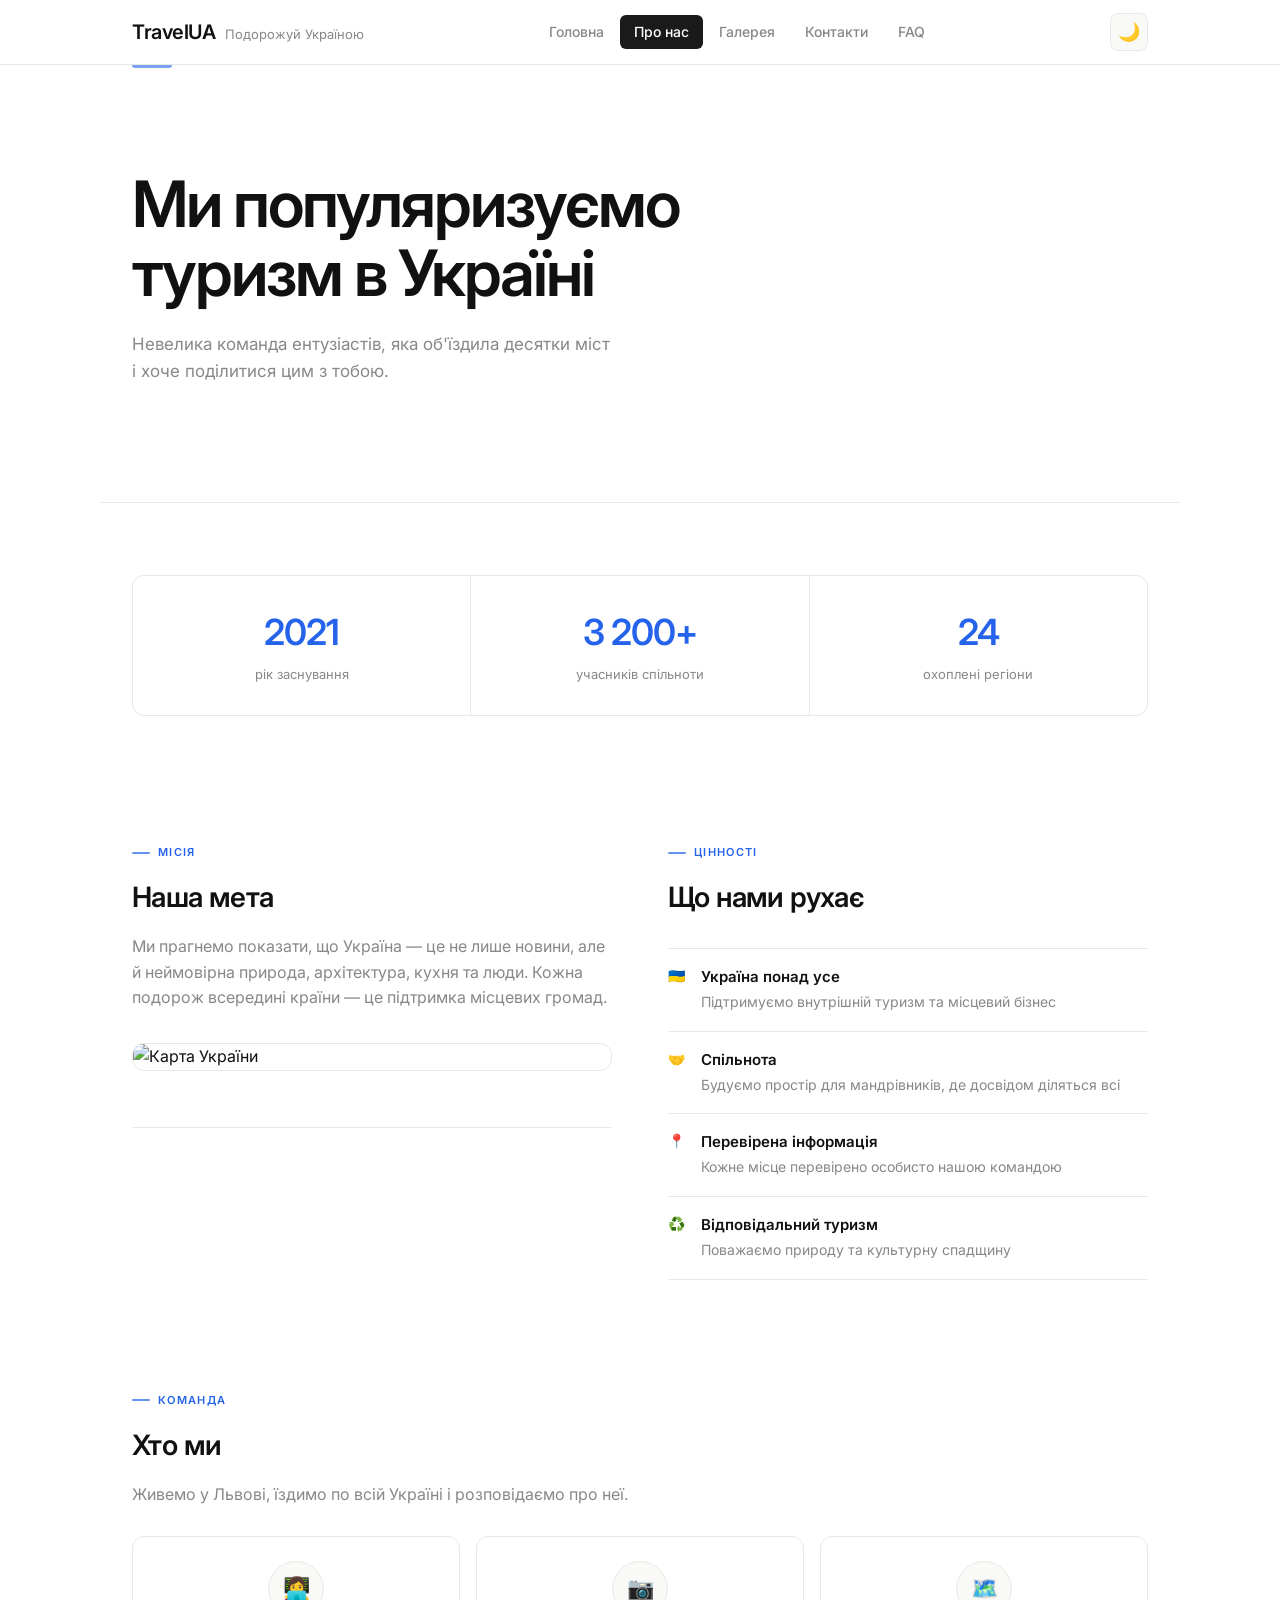
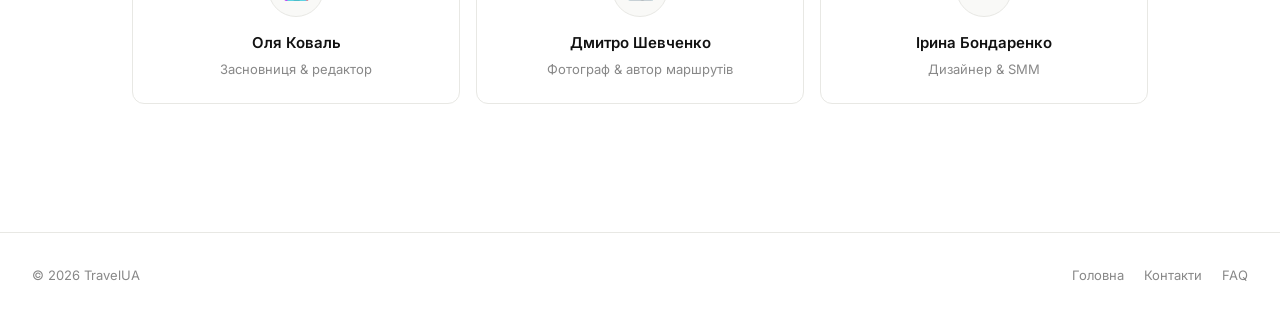
==== about.html @ 3ec96c46 "Add files via upload" ====
<!DOCTYPE html>
<html lang="uk">
<head>
    <meta charset="UTF-8">
    <meta name="viewport" content="width=device-width, initial-scale=1.0">
    <title>TravelUA — Про нас</title>
    <link rel="stylesheet" href="style.css">
    <script src="main.js"></script>
</head>
<body>

<header>
    <div class="top-panel">
        <div class="logo-block">
            <h1>TravelUA</h1>
            <p>Подорожуй Україною</p>
        </div>
        <nav class="navbar">
            <a href="index.html">Головна</a>
            <a href="about.html" class="active">Про нас</a>
            <a href="gallery.html">Галерея</a>
            <a href="contacts.html">Контакти</a>
            <a href="faq.html">FAQ</a>
        </nav>
        <button class="theme-toggle" id="themeToggle" title="Перемкнути тему">
            <span class="theme-icon">🌙</span>
        </button>
    </div>
</header>

<div class="hero">
    <h2>Ми популяризуємо<br>туризм в Україні</h2>
    <p>Невелика команда ентузіастів, яка об'їздила десятки міст і хоче поділитися цим з тобою.</p>
</div>

<main>

    <div class="stats">
        <div class="stat">
            <span class="stat-num">2021</span>
            <span class="stat-label">рік заснування</span>
        </div>
        <div class="stat">
            <span class="stat-num">3 200+</span>
            <span class="stat-label">учасників спільноти</span>
        </div>
        <div class="stat">
            <span class="stat-num">24</span>
            <span class="stat-label">охоплені регіони</span>
        </div>
    </div>

    <div class="two-col">

        <section class="block">
            <span class="section-label">Місія</span>
            <h2>Наша мета</h2>
            <p>Ми прагнемо показати, що Україна — це не лише новини, але й неймовірна природа, архітектура, кухня та люди. Кожна подорож всередині країни — це підтримка місцевих громад.</p>
            <img src="images/ukraine.jpg" alt="Карта України">
        </section>

        <section class="block">
            <span class="section-label">Цінності</span>
            <h2>Що нами рухає</h2>
            <ul class="values">
                <li>
                    <span class="values-icon">🇺🇦</span>
                    <div>
                        <strong>Україна понад усе</strong>
                        <span>Підтримуємо внутрішній туризм та місцевий бізнес</span>
                    </div>
                </li>
                <li>
                    <span class="values-icon">🤝</span>
                    <div>
                        <strong>Спільнота</strong>
                        <span>Будуємо простір для мандрівників, де досвідом діляться всі</span>
                    </div>
                </li>
                <li>
                    <span class="values-icon">📍</span>
                    <div>
                        <strong>Перевірена інформація</strong>
                        <span>Кожне місце перевірено особисто нашою командою</span>
                    </div>
                </li>
                <li>
                    <span class="values-icon">♻️</span>
                    <div>
                        <strong>Відповідальний туризм</strong>
                        <span>Поважаємо природу та культурну спадщину</span>
                    </div>
                </li>
            </ul>
        </section>

    </div>

    <section class="block">
        <span class="section-label">Команда</span>
        <h2>Хто ми</h2>
        <p>Живемо у Львові, їздимо по всій Україні і розповідаємо про неї.</p>
        <div class="team-grid">
            <div class="team-card">
                <div class="team-avatar">👩‍💻</div>
                <h4>Оля Коваль</h4>
                <p>Засновниця & редактор</p>
            </div>
            <div class="team-card">
                <div class="team-avatar">📷</div>
                <h4>Дмитро Шевченко</h4>
                <p>Фотограф & автор маршрутів</p>
            </div>
            <div class="team-card">
                <div class="team-avatar">🗺️</div>
                <h4>Ірина Бондаренко</h4>
                <p>Дизайнер & SMM</p>
            </div>
        </div>
    </section>

</main>

<footer>
    <span class="footer-left">© 2026 TravelUA</span>
    <div class="footer-right">
        <a href="index.html">Головна</a>
        <a href="contacts.html">Контакти</a>
        <a href="faq.html">FAQ</a>
    </div>
</footer>

</body>
</html>
---- style.css ----
@import url('https://fonts.googleapis.com/css2?family=Inter:wght@300;400;500;600&display=swap');

/* ══════════════════════════════════════
   CSS-змінні — світла тема (за замовч.)
   ══════════════════════════════════════ */
:root {
    --bg: #ffffff;
    --surface: #f9f9f7;
    --border: #e8e8e4;
    --text: #111111;
    --text-muted: #888888;
    --accent: #1a1a1a;
    --accent-hover: #333333;
    --blue: #2563eb;
    --tg: #229ED9;
    --tg-hover: #1a86ba;
    --radius: 12px;
    --shadow: 0 4px 20px rgba(0,0,0,0.06);
    --shadow-hover: 0 8px 32px rgba(0,0,0,0.12);
}

/* ══════════════════════════════════════
   Темна тема
   ══════════════════════════════════════ */
[data-theme="dark"] {
    --bg: #0f0f0f;
    --surface: #1a1a1a;
    --border: #2a2a2a;
    --text: #f0f0f0;
    --text-muted: #666666;
    --accent: #f0f0f0;
    --accent-hover: #cccccc;
    --shadow: 0 4px 20px rgba(0,0,0,0.3);
    --shadow-hover: 0 8px 32px rgba(0,0,0,0.5);
}

/* ══════════════════════════════════════
   База
   ══════════════════════════════════════ */
*, *::before, *::after { box-sizing: border-box; margin: 0; padding: 0; }
html { scroll-behavior: smooth; }

body {
    font-family: 'Inter', sans-serif;
    background: var(--bg);
    color: var(--text);
    font-size: 16px;
    line-height: 1.6;
    -webkit-font-smoothing: antialiased;
    /* плавне перемикання теми */
    transition: background 0.3s ease, color 0.3s ease;
}

/* ══════════════════════════════════════
   @keyframes анімації
   ══════════════════════════════════════ */

/* Поява знизу при завантаженні */
@keyframes fadeInUp {
    from { opacity: 0; transform: translateY(28px); }
    to   { opacity: 1; transform: translateY(0); }
}

/* Поява зліва */
@keyframes fadeInLeft {
    from { opacity: 0; transform: translateX(-24px); }
    to   { opacity: 1; transform: translateX(0); }
}

/* Пульсація кнопки CTA */
@keyframes pulse {
    0%, 100% { box-shadow: 0 0 0 0 rgba(26,26,26,0.25); }
    50%       { box-shadow: 0 0 0 10px rgba(26,26,26,0); }
}

/* Обертання іконки теми */
@keyframes spinOnce {
    from { transform: rotate(0deg); }
    to   { transform: rotate(360deg); }
}
/* ══════════════════════════════════════
   Header
   ══════════════════════════════════════ */
header {
    position: sticky;
    top: 0;
    z-index: 100;
    background: rgba(255,255,255,0.88);
    backdrop-filter: blur(14px);
    border-bottom: 1px solid var(--border);
    transition: background 0.3s ease, border-color 0.3s ease;
}

[data-theme="dark"] header {
    background: rgba(15,15,15,0.88);
}

.top-panel {
    max-width: 1080px;
    margin: 0 auto;
    padding: 0 32px;
    height: 64px;
    display: flex;
    align-items: center;
    justify-content: space-between;
    gap: 16px;
}

/* ─── Логотип ─── */
.logo-block {
    display: flex;
    align-items: baseline;
    gap: 10px;
    animation: fadeInLeft 0.5s ease both;
}

.logo-block h1 {
    font-size: 20px;
    font-weight: 600;
    letter-spacing: -0.5px;
    color: var(--text);
    transition: color 0.3s ease;
}

.logo-block p {
    font-size: 13px;
    color: var(--text-muted);
    transition: color 0.3s ease;
}

/* ─── Навігація ─── */
.navbar {
    display: flex;
    gap: 2px;
    animation: fadeInLeft 0.5s ease 0.1s both;
}

.navbar a {
    text-decoration: none;
    color: var(--text-muted);
    font-size: 14px;
    font-weight: 500;
    padding: 6px 14px;
    border-radius: 6px;
    /* Урок 5: transition на hover */
    transition: background 0.2s ease, color 0.2s ease, transform 0.2s ease;
    position: relative;
}

.navbar a:hover {
    background: var(--surface);
    color: var(--text);
    transform: translateY(-1px);
}

.navbar a.active {
    background: var(--accent);
    color: var(--bg);
    transition: background 0.3s ease, color 0.3s ease;
}

/* ─── Dark mode toggle ─── */
.theme-toggle {
    background: var(--surface);
    border: 1px solid var(--border);
    border-radius: 8px;
    width: 38px;
    height: 38px;
    display: flex;
    align-items: center;
    justify-content: center;
    cursor: pointer;
    font-size: 18px;
    flex-shrink: 0;
    color: var(--text);
    transition: background 0.2s ease, border-color 0.2s ease, transform 0.2s ease;
    line-height: 1;
}

.theme-toggle:hover {
    background: var(--border);
    transform: scale(1.1);
}

/* SVG-іконки всередині кнопки */
.theme-icon {
    display: flex;
    align-items: center;
    justify-content: center;
    line-height: 1;
}

.theme-icon svg {
    display: block;
    /* Вхід: пружний spring-ефект */
    transition: transform 0.28s cubic-bezier(0.34, 1.56, 0.64, 1), opacity 0.22s ease;
}

/* Вихід: швидке ease-in зникнення */
.theme-icon.icon-out svg {
    transform: scale(0) rotate(60deg);
    opacity: 0;
    transition: transform 0.16s ease-in, opacity 0.14s ease-in;
}

/* ══════════════════════════════════════
   Hero
   ══════════════════════════════════════ */
.hero {
    max-width: 1080px;
    margin: 0 auto;
    padding: 104px 32px 80px;
    border-bottom: 1px solid var(--border);
    transition: border-color 0.3s ease;
    position: relative;
}

/* Тонка декоративна лінія зверху hero */
.hero::before {
    content: '';
    position: absolute;
    top: 0;
    left: 32px;
    width: 40px;
    height: 3px;
    background: var(--blue);
    border-radius: 0 0 3px 3px;
    opacity: 0.6;
}

.hero h2 {
    font-size: clamp(36px, 5.5vw, 64px);
    font-weight: 600;
    letter-spacing: -2px;
    line-height: 1.08;
    margin-bottom: 24px;
    color: var(--text);
    /* Урок 5: анімація появи */
    animation: fadeInUp 0.6s ease both;
    transition: color 0.3s ease;
}

.hero p {
    font-size: 17px;
    color: var(--text-muted);
    max-width: 480px;
    margin-bottom: 36px;
    animation: fadeInUp 0.6s ease 0.1s both;
    transition: color 0.3s ease;
}

.hero-btns {
    display: flex;
    gap: 12px;
    flex-wrap: wrap;
    animation: fadeInUp 0.6s ease 0.2s both;
}

/* ══════════════════════════════════════
   Кнопки
   ══════════════════════════════════════ */
.btn {
    display: inline-flex;
    align-items: center;
    gap: 8px;
    background: var(--accent);
    color: var(--bg);
    text-decoration: none;
    padding: 11px 22px;
    border-radius: 9px;
    font-size: 14px;
    font-weight: 500;
    transition: background 0.2s ease, transform 0.2s ease, box-shadow 0.2s ease;
}

.btn:hover {
    background: var(--accent-hover);
    transform: translateY(-2px);
    box-shadow: var(--shadow-hover);
}

/* Урок 5: @keyframes pulse на головній кнопці */
.btn-pulse {
    animation: pulse 2.5s infinite;
}

.btn-outline {
    background: transparent;
    color: var(--text);
    border: 1px solid var(--border);
}

.btn-outline:hover {
    background: var(--surface);
    transform: translateY(-2px);
    box-shadow: var(--shadow);
}

.btn-tg {
    background: var(--tg);
    color: #fff;
    text-decoration: none;
    display: inline-flex;
    align-items: center;
    gap: 10px;
    padding: 11px 20px;
    border-radius: 8px;
    font-size: 14px;
    font-weight: 500;
    transition: background 0.2s ease, transform 0.2s ease, box-shadow 0.2s ease;
}

.btn-tg:hover {
    background: var(--tg-hover);
    transform: translateY(-2px);
    box-shadow: 0 6px 20px rgba(34,158,217,0.3);
}

.btn-tg svg { width: 18px; height: 18px; flex-shrink: 0; }

/* ══════════════════════════════════════
   Main
   ══════════════════════════════════════ */
main {
    max-width: 1080px;
    margin: 0 auto;
    padding: 72px 32px;
}

/* ══════════════════════════════════════
   Section label
   ══════════════════════════════════════ */
.section-label {
    font-size: 11px;
    font-weight: 600;
    letter-spacing: 0.12em;
    text-transform: uppercase;
    color: var(--blue);
    margin-bottom: 14px;
    display: flex;
    align-items: center;
    gap: 8px;
    transition: color 0.3s ease;
}

.section-label::before {
    content: '';
    display: inline-block;
    width: 18px;
    height: 2px;
    background: var(--blue);
    border-radius: 2px;
    flex-shrink: 0;
    opacity: 0.7;
}

/* ══════════════════════════════════════
   Stats
   ══════════════════════════════════════ */
.stats {
    display: grid;
    grid-template-columns: repeat(3, 1fr);
    gap: 1px;
    background: var(--border);
    border: 1px solid var(--border);
    border-radius: var(--radius);
    overflow: hidden;
    margin-bottom: 72px;
    transition: border-color 0.3s ease, background 0.3s ease;
    /* ВИПРАВЛЕНО: видалено animation: fadeInUp — конфліктувало зі scroll-reveal на .stat дітях.
       Тепер увесь блок .stats з'являється разом із .stat елементами через reveal. */
}

.stat {
    background: var(--bg);
    padding: 28px 24px;
    text-align: center;
    transition: background 0.2s ease, transform 0.2s ease;
}

.stat:hover {
    background: var(--surface);
    transform: translateY(-2px);
}

.stat-num {
    font-size: 36px;
    font-weight: 600;
    letter-spacing: -1px;
    color: var(--blue);
    display: block;
    transition: color 0.3s ease;
}

.stat-label {
    font-size: 13px;
    color: var(--text-muted);
    margin-top: 4px;
    transition: color 0.3s ease;
}

/* ══════════════════════════════════════
   Cards grid
   ══════════════════════════════════════ */
.grid {
    display: grid;
    grid-template-columns: repeat(auto-fill, minmax(220px, 1fr));
    gap: 16px;
}

.card {
    border: 1px solid var(--border);
    border-radius: var(--radius);
    overflow: hidden;
    /* Урок 5: transition */
    transition: border-color 0.2s ease, transform 0.2s ease, box-shadow 0.2s ease, background 0.3s ease;
    background: var(--bg);
}

.card:hover {
    border-color: var(--text-muted);
    transform: translateY(-4px);
    box-shadow: var(--shadow-hover);
}

.card img {
    width: 100%;
    height: 200px;
    object-fit: cover;
    display: block;
    transition: transform 0.5s ease;
}

.card:hover img {
    transform: scale(1.04);
}

.card-body { padding: 18px 20px; }

.card-body h3 {
    font-size: 15px;
    font-weight: 600;
    letter-spacing: -0.3px;
    margin-bottom: 5px;
    color: var(--text);
    transition: color 0.3s ease;
}

.card-body p {
    font-size: 13px;
    color: var(--text-muted);
    line-height: 1.5;
    transition: color 0.3s ease;
}

.card-tag {
    display: inline-block;
    font-size: 11px;
    font-weight: 600;
    letter-spacing: 0.06em;
    text-transform: uppercase;
    color: var(--blue);
    background: rgba(37,99,235,0.07);
    border: 1px solid rgba(37,99,235,0.18);
    border-radius: 4px;
    padding: 2px 8px;
    margin-bottom: 8px;
    transition: color 0.3s ease, border-color 0.3s ease, background 0.3s ease;
}

/* ══════════════════════════════════════
   Content blocks
   ══════════════════════════════════════ */
.block {
    padding: 56px 0;
    border-bottom: 1px solid var(--border);
    transition: border-color 0.3s ease;
}

.block:last-child { border-bottom: none; }

.block h2 {
    font-size: 28px;
    font-weight: 600;
    letter-spacing: -0.6px;
    margin-bottom: 14px;
    color: var(--text);
    transition: color 0.3s ease;
}

.block > p {
    font-size: 16px;
    color: var(--text-muted);
    max-width: 520px;
    transition: color 0.3s ease;
}

.block img {
    width: 100%;
    max-width: 560px;
    border-radius: var(--radius);
    margin-top: 32px;
    border: 1px solid var(--border);
    display: block;
    transition: border-color 0.3s ease, transform 0.3s ease, box-shadow 0.3s ease;
}

.block img:hover {
    transform: scale(1.01);
    box-shadow: var(--shadow-hover);
}

/* ══════════════════════════════════════
   Values
   ══════════════════════════════════════ */
.values { list-style: none; margin-top: 28px; }

.values li {
    display: flex;
    gap: 16px;
    padding: 16px 0;
    border-bottom: 1px solid var(--border);
    transition: border-color 0.3s ease, background 0.2s ease, padding-left 0.2s ease;
    border-radius: 0;
}

.values li:first-child { border-top: 1px solid var(--border); }

.values li:hover {
    padding-left: 8px;
}

.values-icon { font-size: 20px; line-height: 1.5; flex-shrink: 0; }

.values li strong {
    display: block;
    font-weight: 600;
    font-size: 15px;
    color: var(--text);
    transition: color 0.3s ease;
}

.values li span {
    font-size: 14px;
    color: var(--text-muted);
    transition: color 0.3s ease;
}

/* ══════════════════════════════════════
   Team
   ══════════════════════════════════════ */
.team-grid {
    display: grid;
    grid-template-columns: repeat(3, 1fr);
    gap: 16px;
    margin-top: 28px;
}

.team-card {
    border: 1px solid var(--border);
    border-radius: var(--radius);
    padding: 24px 20px;
    text-align: center;
    transition: border-color 0.2s ease, transform 0.2s ease, box-shadow 0.2s ease, background 0.3s ease;
    background: var(--bg);
}

.team-card:hover {
    border-color: var(--text-muted);
    transform: translateY(-3px);
    box-shadow: var(--shadow-hover);
}

.team-avatar {
    width: 56px;
    height: 56px;
    border-radius: 50%;
    background: var(--surface);
    border: 1px solid var(--border);
    margin: 0 auto 14px;
    display: flex;
    align-items: center;
    justify-content: center;
    font-size: 22px;
    transition: background 0.3s ease, border-color 0.3s ease, transform 0.2s ease;
}

.team-card:hover .team-avatar {
    transform: scale(1.1);
}

.team-card h4 {
    font-size: 15px;
    font-weight: 600;
    margin-bottom: 4px;
    color: var(--text);
    transition: color 0.3s ease;
}

.team-card p {
    font-size: 13px;
    color: var(--text-muted);
    transition: color 0.3s ease;
}

/* ══════════════════════════════════════
   Two-col
   ══════════════════════════════════════ */
.two-col {
    display: grid;
    grid-template-columns: 1fr 1fr;
    gap: 56px;
    align-items: start;
}

/* ══════════════════════════════════════
   Form
   ══════════════════════════════════════ */
.form-group { margin-bottom: 20px; }

label {
    display: block;
    font-size: 13px;
    font-weight: 500;
    color: var(--text-muted);
    margin-bottom: 6px;
    transition: color 0.3s ease;
}

input, textarea {
    width: 100%;
    padding: 10px 14px;
    border: 1px solid var(--border);
    border-radius: 8px;
    font-family: 'Inter', sans-serif;
    font-size: 15px;
    color: var(--text);
    background: var(--bg);
    outline: none;
    transition: border-color 0.2s ease, background 0.3s ease, color 0.3s ease, box-shadow 0.2s ease;
}

input:focus, textarea:focus {
    border-color: var(--text-muted);
    box-shadow: 0 0 0 3px rgba(128,128,128,0.1);
}

textarea { min-height: 130px; resize: vertical; }

button[type="submit"] {
    background: var(--accent);
    color: var(--bg);
    border: none;
    padding: 12px 24px;
    border-radius: 8px;
    font-family: 'Inter', sans-serif;
    font-size: 14px;
    font-weight: 500;
    cursor: pointer;
    width: 100%;
    transition: background 0.2s ease, transform 0.2s ease, box-shadow 0.2s ease, color 0.3s ease;
}

button[type="submit"]:hover {
    background: var(--accent-hover);
    transform: translateY(-1px);
    box-shadow: var(--shadow-hover);
}

/* ══════════════════════════════════════
   Gallery grid
   ══════════════════════════════════════ */
.gallery-grid {
    display: grid;
    grid-template-columns: 1fr 1fr;
    gap: 16px;
    margin-top: 28px;
}

.gallery-grid .card img { height: 280px; }

/* ══════════════════════════════════════
   FAQ
   ══════════════════════════════════════ */
.faq-item {
    border-bottom: 1px solid var(--border);
    transition: border-color 0.3s ease, padding-left 0.2s ease;
    padding-left: 0;
}

.faq-item:first-child { border-top: 1px solid var(--border); }

.faq-item.open {
    padding-left: 14px;
    border-left: 2px solid var(--blue);
}

.faq-q {
    width: 100%;
    background: none;
    border: none;
    font-family: 'Inter', sans-serif;
    font-size: 16px;
    font-weight: 500;
    color: var(--text);
    text-align: left;
    padding: 20px 0;
    cursor: pointer;
    display: flex;
    justify-content: space-between;
    align-items: center;
    gap: 16px;
    transition: color 0.2s ease, padding-left 0.2s ease;
}

.faq-q:hover {
    padding-left: 6px;
    color: var(--text);
}

.faq-q span.arrow {
    font-size: 18px;
    color: var(--text-muted);
    transition: transform 0.25s ease, color 0.2s ease;
    flex-shrink: 0;
}

.faq-item.open .faq-q { color: var(--blue); }
.faq-item.open .faq-q span.arrow { transform: rotate(45deg); color: var(--blue); }

/* ВИПРАВЛЕНО: замінено display:none/block + animation на max-height transition.
   Причини:
   1. display:none → display:block не анімується (закриття було миттєвим — без анімації).
   2. animation без fill-mode:both міг викликати flash opacity.
   3. Тепер є плавне відкриття І закриття через CSS-transition. */
.faq-a {
    max-height: 0;
    overflow: hidden;
    opacity: 0;
    font-size: 15px;
    color: var(--text-muted);
    padding-bottom: 0;
    line-height: 1.7;
    transition: max-height 0.35s ease, opacity 0.3s ease, padding-bottom 0.35s ease, color 0.3s ease;
}

.faq-item.open .faq-a {
    max-height: 400px; /* достатньо для будь-якого тексту */
    opacity: 1;
    padding-bottom: 20px;
}

/* FAQ список міст */
.faq-list { list-style: none; }

.faq-list li {
    padding: 16px 0;
    border-bottom: 1px solid var(--border);
    font-size: 15px;
    font-weight: 500;
    display: flex;
    align-items: center;
    gap: 12px;
    color: var(--text);
    transition: color 0.3s ease, border-color 0.3s ease, padding-left 0.2s ease;
}

.faq-list li:first-child { border-top: 1px solid var(--border); }

.faq-list li:hover { padding-left: 6px; }

.faq-list li::before {
    content: '';
    width: 6px;
    height: 6px;
    border-radius: 50%;
    background: var(--blue);
    flex-shrink: 0;
}

/* ══════════════════════════════════════
   Contacts (вбудований стиль залишаємо
   в contacts.html, тут загальне)
   ══════════════════════════════════════ */
.contact-list { list-style: none; margin-bottom: 32px; }

.contact-list li {
    display: flex;
    gap: 16px;
    padding: 16px 0;
    border-bottom: 1px solid var(--border);
    font-size: 15px;
    align-items: center;
    transition: border-color 0.3s ease;
}

.contact-list li:first-child { border-top: 1px solid var(--border); }

.contact-list .label {
    color: var(--text-muted);
    font-size: 13px;
    min-width: 76px;
    transition: color 0.3s ease;
}

/* ══════════════════════════════════════
   Footer
   ══════════════════════════════════════ */
footer {
    border-top: 1px solid var(--border);
    padding: 32px;
    display: flex;
    align-items: center;
    justify-content: space-between;
    flex-wrap: wrap;
    gap: 16px;
    transition: border-color 0.3s ease;
}

.footer-left {
    font-size: 13px;
    color: var(--text-muted);
    transition: color 0.3s ease;
}

.footer-right { display: flex; gap: 20px; }

.footer-right a {
    font-size: 13px;
    color: var(--text-muted);
    text-decoration: none;
    transition: color 0.2s ease, transform 0.2s ease;
    display: inline-block;
}

.footer-right a:hover {
    color: var(--text);
    transform: translateY(-1px);
}

/* ══════════════════════════════════════
   Scroll-reveal (клас додається JS)
   ══════════════════════════════════════ */
.reveal {
    opacity: 0;
    transform: translateY(24px);
    transition: opacity 0.55s ease, transform 0.55s ease;
}

.reveal.visible {
    opacity: 1;
    transform: translateY(0);
}

/* ══════════════════════════════════════
   Hamburger button (приховано на десктопі)
   ══════════════════════════════════════ */
.hamburger {
    display: none;
    flex-direction: column;
    justify-content: center;
    align-items: center;
    gap: 5px;
    width: 40px;
    height: 40px;
    background: var(--surface);
    border: 1px solid var(--border);
    border-radius: 8px;
    cursor: pointer;
    padding: 8px;
    flex-shrink: 0;
    transition: background 0.2s ease, border-color 0.2s ease;
}

.hamburger span {
    width: 18px;
    height: 2px;
    background: var(--text);
    border-radius: 2px;
    display: block;
    transition: transform 0.3s ease, opacity 0.3s ease, background 0.3s ease;
}

.hamburger:hover { background: var(--border); }

.hamburger.active span:nth-child(1) { transform: translateY(7px) rotate(45deg); }
.hamburger.active span:nth-child(2) { opacity: 0; transform: scaleX(0); }
.hamburger.active span:nth-child(3) { transform: translateY(-7px) rotate(-45deg); }

/* ══════════════════════════════════════
   Responsive — планшет (≤ 900px)
   ══════════════════════════════════════ */
@media (max-width: 900px) {
    .top-panel { padding: 0 24px; }
    .navbar a { padding: 6px 11px; font-size: 13px; }
}

/* ══════════════════════════════════════
   Responsive — мобільний (≤ 768px)
   ══════════════════════════════════════ */
@media (max-width: 768px) {

    /* Header */
    .top-panel {
        padding: 0 16px;
        height: 56px;
        position: relative;
    }
    .logo-block p { display: none; }

    /* Бургер-меню */
    .hamburger { display: flex; }

    /* Навігація — випадаючий дропдаун */
    .navbar {
        display: none;
        position: absolute;
        top: 56px;
        left: 0;
        right: 0;
        flex-direction: column;
        background: rgba(255,255,255,0.97);
        border-bottom: 1px solid var(--border);
        padding: 8px 16px 16px;
        gap: 2px;
        z-index: 99;
        backdrop-filter: blur(16px);
        box-shadow: 0 8px 24px rgba(0,0,0,0.08);
        animation: fadeInUp 0.2s ease both;
    }

    [data-theme="dark"] .navbar {
        background: rgba(15,15,15,0.97);
    }

    .navbar.nav-open { display: flex; }

    .navbar a {
        padding: 12px 16px;
        font-size: 15px;
        border-radius: 8px;
        min-height: 44px;
        display: flex;
        align-items: center;
    }

    .navbar a:hover { transform: none; }
    .navbar a.active { padding-left: 16px; }

    /* Hero */
    .hero {
        padding: 56px 16px 48px;
    }

    .hero h2 {
        letter-spacing: -1px;
        margin-bottom: 16px;
    }

    .hero p { font-size: 15px; margin-bottom: 28px; }

    .hero-btns {
        flex-direction: column;
        gap: 10px;
    }

    .hero-btns .btn {
        width: 100%;
        justify-content: center;
        padding: 14px 24px;
        font-size: 15px;
    }

    /* Main */
    main { padding: 36px 16px; }

    /* Stats */
    .stats {
        grid-template-columns: repeat(3, 1fr);
        margin-bottom: 48px;
    }

    .stat { padding: 20px 12px; }
    .stat-num { font-size: 26px; }
    .stat-label { font-size: 11px; }

    /* Block */
    .block { padding: 36px 0; }
    .block h2 { font-size: 24px; letter-spacing: -0.5px; }
    .block > p { font-size: 15px; }
    .block img { max-width: 100%; }

    /* Two-col */
    .two-col { grid-template-columns: 1fr; gap: 0; }
    .two-col .block { border-bottom: 1px solid var(--border); }

    /* Cards */
    .grid { grid-template-columns: 1fr 1fr; gap: 12px; }

    /* Gallery */
    .gallery-grid { grid-template-columns: 1fr; }
    .gallery-grid .card img { height: 200px; }

    /* Team */
    .team-grid { grid-template-columns: repeat(3, 1fr); gap: 10px; }
    .team-card { padding: 16px 12px; }

    /* FAQ */
    .faq-q { font-size: 15px; padding: 16px 0; }

    /* Footer */
    footer {
        flex-direction: column;
        align-items: center;
        text-align: center;
        padding: 24px 16px;
        gap: 12px;
    }
}

/* ══════════════════════════════════════
   Responsive — малий телефон (≤ 480px)
   ══════════════════════════════════════ */
@media (max-width: 480px) {
    .logo-block h1 { font-size: 18px; }

    .hero { padding: 40px 16px 32px; }
    .hero h2 { letter-spacing: -0.5px; }

    .stats { grid-template-columns: 1fr; gap: 1px; margin-bottom: 36px; }
    .stat { padding: 18px 20px; }
    .stat-num { font-size: 30px; }
    .stat-label { font-size: 12px; }

    .grid { grid-template-columns: 1fr; }
    .gallery-grid { grid-template-columns: 1fr; }
    .team-grid { grid-template-columns: 1fr; }

    .block { padding: 28px 0; }
    .block h2 { font-size: 22px; }

    .faq-q { font-size: 14px; }

    .btn { font-size: 14px; padding: 13px 20px; }
}

/* ══════════════════════════════════════
   Responsive — дуже малий (≤ 360px)
   ══════════════════════════════════════ */
@media (max-width: 360px) {
    .hero h2 { font-size: clamp(28px, 8vw, 36px); letter-spacing: 0; }
    main { padding: 28px 12px; }
    .hero { padding: 32px 12px; }
}
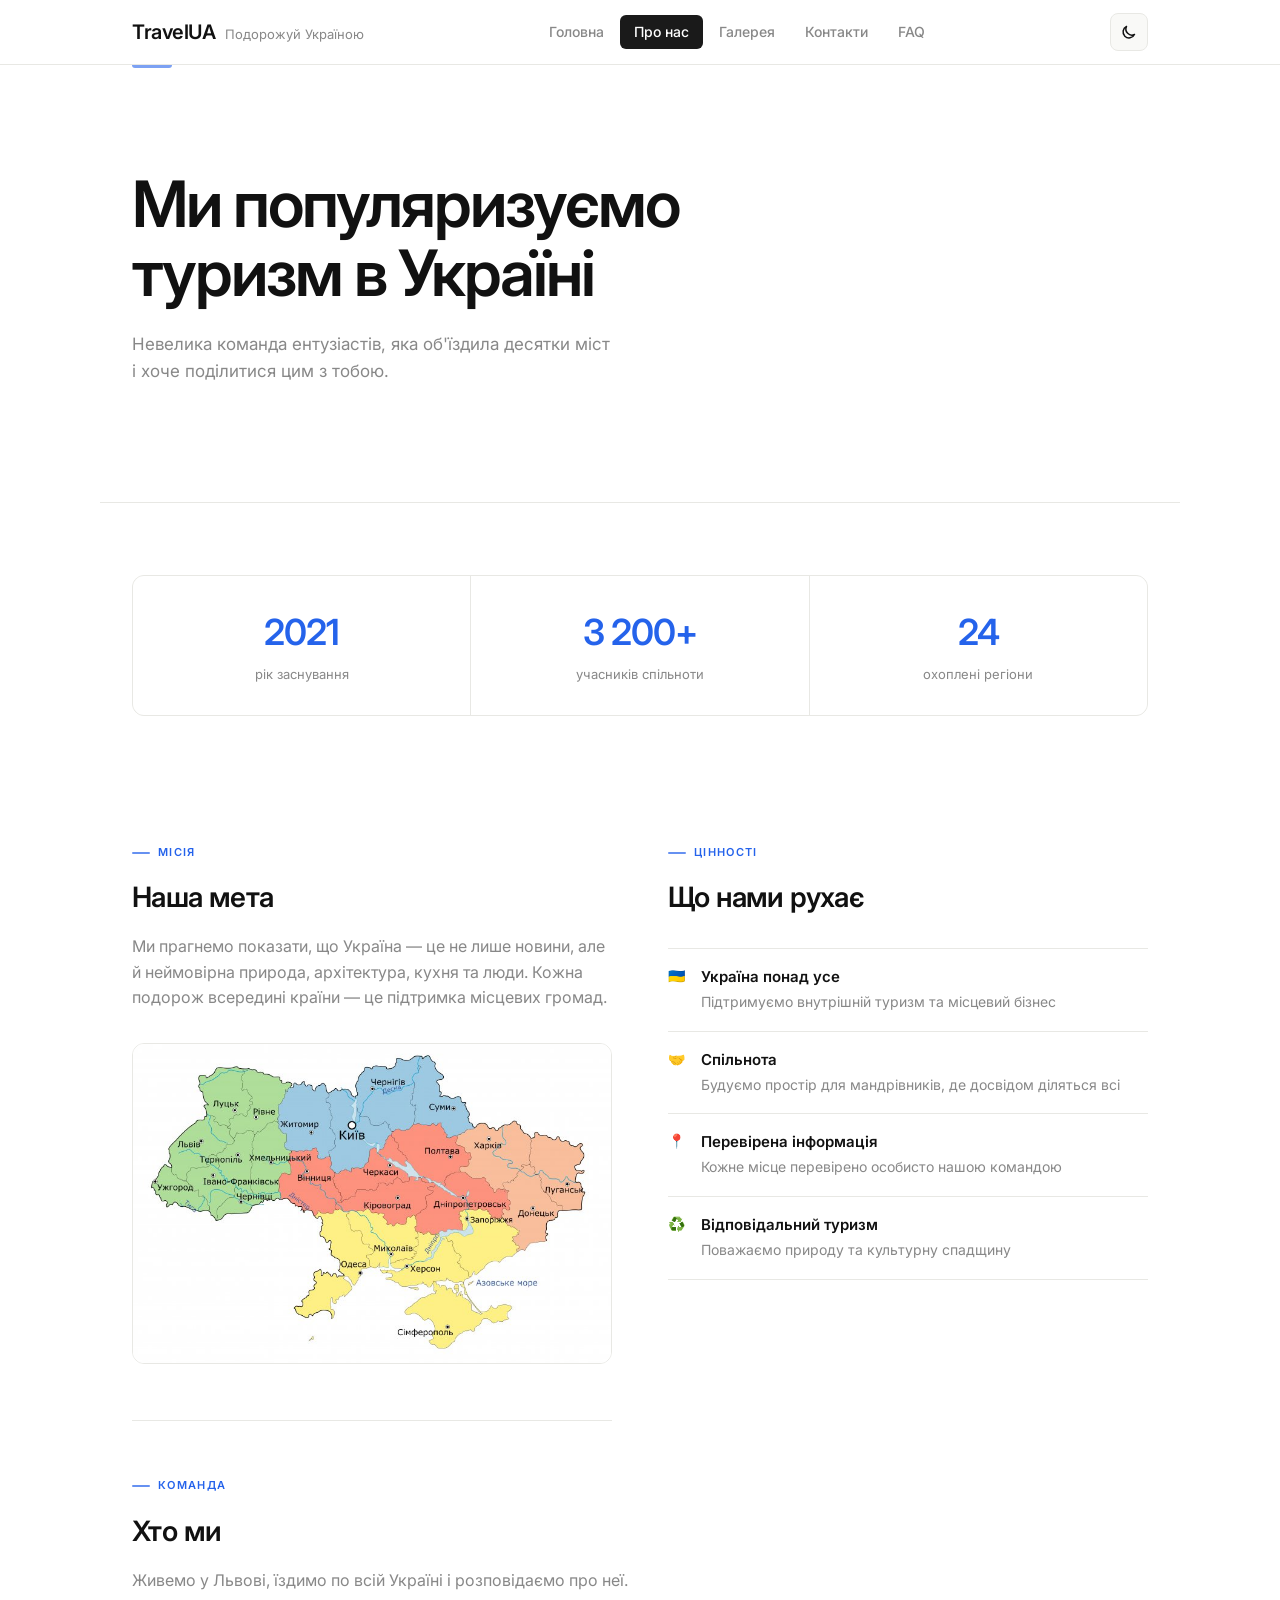
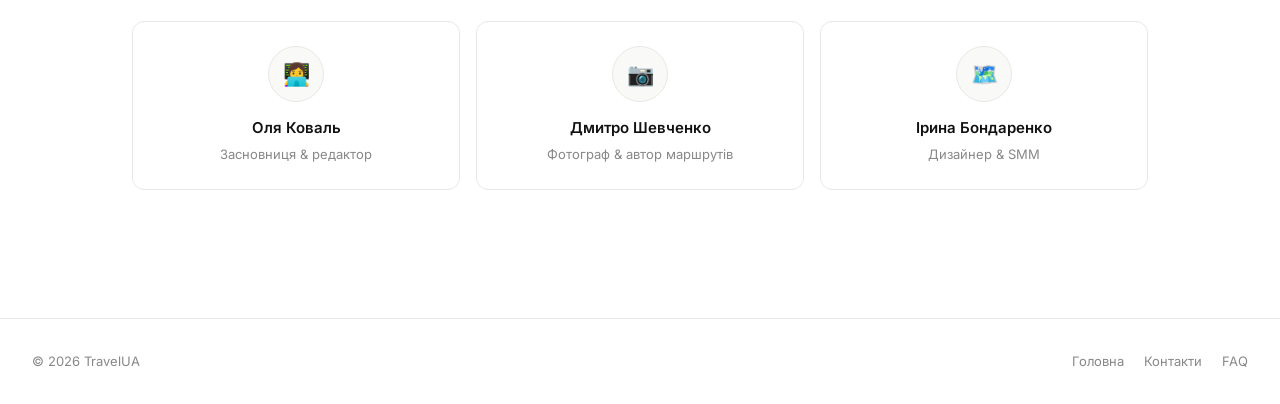
==== commit 1ee9e0c0: "Add files via upload" ====
--- a/about.html
+++ b/about.html
@@ -5,7 +5,7 @@
     <meta name="viewport" content="width=device-width, initial-scale=1.0">
     <title>TravelUA — Про нас</title>
     <link rel="stylesheet" href="style.css">
-    <script src="main.js"></script>
+    <script src="Main.js"></script>
 </head>
 <body>
 
@@ -56,7 +56,7 @@
             <span class="section-label">Місія</span>
             <h2>Наша мета</h2>
             <p>Ми прагнемо показати, що Україна — це не лише новини, але й неймовірна природа, архітектура, кухня та люди. Кожна подорож всередині країни — це підтримка місцевих громад.</p>
-            <img src="images/ukraine.jpg" alt="Карта України">
+            <img src="images/Ukraine.jpg" alt="Карта України">
         </section>
 
         <section class="block">
